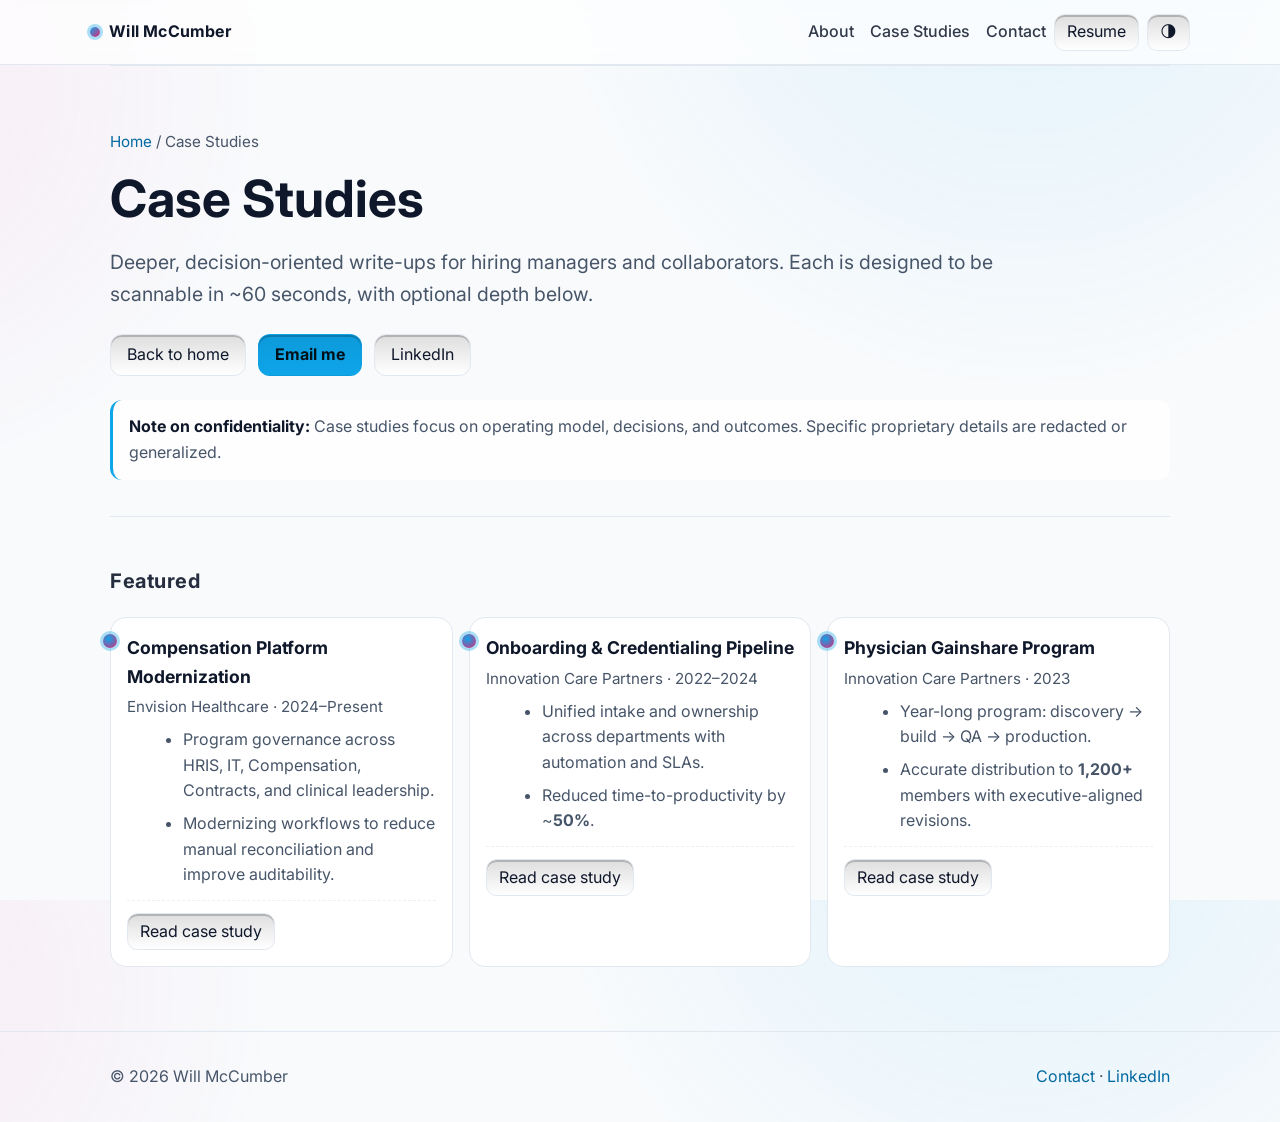
==== case-studies/index.html @ 5792f3db "Add files via upload" ====
<!DOCTYPE html>
<html lang="en">
<head>
  <meta charset="utf-8" />
  <meta name="viewport" content="width=device-width, initial-scale=1" />
  <title>Case Studies — Will McCumber</title>
  <meta name="description" content="Decision-oriented case studies from programs spanning healthcare operations, compensation systems, and enterprise transformation." />
  <meta name="author" content="Will McCumber" />
  <meta name="theme-color" content="#0f172a" />
  <meta name="robots" content="index,follow" />
  <link rel="canonical" href="https://www.willmccumber.com/case-studies/" />

  <!-- Icons -->
  <link rel="icon" href="../assets/favicon.ico" sizes="any">
  <link rel="icon" href="../assets/icon.svg" type="image/svg+xml">
  <link rel="apple-touch-icon" href="../assets/apple-touch-icon.png">

  <!-- Open Graph -->
  <meta property="og:title" content="Case Studies — Will McCumber" />
  <meta property="og:description" content="Decision-oriented case studies from programs spanning healthcare operations, compensation systems, and enterprise transformation." />
  <meta property="og:type" content="website" />
  <meta property="og:image" content="https://www.willmccumber.com/assets/headshot.jpg" />
  <meta property="og:url" content="https://www.willmccumber.com/case-studies/" />

  <!-- Twitter Card -->
  <meta name="twitter:card" content="summary_large_image" />
  <meta name="twitter:title" content="Case Studies — Will McCumber" />
  <meta name="twitter:description" content="Decision-oriented case studies from programs spanning healthcare operations, compensation systems, and enterprise transformation." />
  <meta name="twitter:image" content="https://www.willmccumber.com/assets/headshot.jpg" />

  <!-- Analytics -->
  <script src="https://cdn.counter.dev/script.js" data-id="87e6ac7b-272c-470d-b0e3-2a1204f4a0e0" data-utcoffset="-7" defer></script>

  <!-- Fonts -->
  <link rel="preconnect" href="https://fonts.gstatic.com" crossorigin>
  <link href="https://fonts.googleapis.com/css2?family=Inter:wght@300;400;500;600;700;800&display=swap" rel="stylesheet">

  <style>
    :root {
      --bg: #0b1220;          /* slate-950 */
      --panel: #0f172a;       /* slate-900 */
      --muted: #94a3b8;       /* slate-400 */
      --text: #e2e8f0;        /* slate-200 */
      --accent: #38bdf8;      /* sky-400 */
      --accent-2: #f472b6;    /* pink-400 */
      --ring: rgba(56, 189, 248, .35);
      --card: #111827;
      --border: #1f2937;
      --link: #7dd3fc;
      --shadow: 0 10px 30px rgba(0,0,0,.35);
    }
    :root.light {
      --bg: #f8fafc;          /* slate-50 */
      --panel: #ffffff;        /* white */
      --muted: #475569;        /* slate-600 */
      --text: #0f172a;         /* slate-900 */
      --accent: #0ea5e9;       /* sky-500 */
      --accent-2: #db2777;     /* pink-600 */
      --ring: rgba(14,165,233,.35);
      --card: #ffffff;
      --border: #e2e8f0;
      --link: #0369a1;         /* sky-800 */
      --shadow: 0 12px 26px rgba(15, 23, 42, .12);
    }

    * { box-sizing: border-box; }
    html, body { height: 100%; }
    body {
      margin: 0;
      font-family: Inter, system-ui, -apple-system, Segoe UI, Roboto, Helvetica, Arial, "Apple Color Emoji", "Segoe UI Emoji";
      color: var(--text);
      background: radial-gradient(1200px 1200px at 80% -10%, rgba(56,189,248,.12), transparent 40%),
                  radial-gradient(1000px 1000px at -10% 10%, rgba(244,114,182,.10), transparent 40%),
                  var(--bg);
      line-height: 1.6;
      scroll-behavior: smooth;
    }

    /* Accessible helpers */
    .visually-hidden {
      position: absolute !important;
      width: 1px; height: 1px;
      padding: 0; margin: -1px;
      overflow: hidden;
      clip: rect(0,0,0,0);
      white-space: nowrap;
      border: 0;
    }
    .skip-link {
      position: absolute;
      left: 1rem; top: 1rem;
      transform: translateY(-200%);
      padding: .55rem .8rem;
      border-radius: .75rem;
      border: 1px solid var(--border);
      background: var(--panel);
      color: var(--text);
      text-decoration: none;
      box-shadow: var(--shadow);
      z-index: 999;
    }
    .skip-link:focus { transform: translateY(0); outline: none; box-shadow: 0 0 0 4px var(--ring), var(--shadow); }

    /* Layout */
    .container { max-width: 1100px; margin: 0 auto; padding: 0 1.25rem; }
    header {
      position: sticky; top: 0; z-index: 50;
      backdrop-filter: blur(10px);
      background: color-mix(in oklab, var(--panel), transparent 30%);
      border-bottom: 1px solid var(--border);
    }
    .nav { display: flex; align-items: center; justify-content: space-between; padding: .85rem 0; gap: .75rem; }
    .brand { display: flex; align-items: center; gap: .6rem; font-weight: 700; letter-spacing: .2px; text-decoration: none; color: var(--text); }
    .brand .dot { width: .6rem; height: .6rem; border-radius: 999px; background: linear-gradient(135deg, var(--accent), var(--accent-2)); box-shadow: 0 0 0 3px var(--ring); }

    .nav-right { display:flex; align-items:center; gap: .5rem; }
    nav { display:flex; align-items:center; }
    nav a { color: var(--text); text-decoration: none; opacity: .85; font-weight: 500; margin-left: 1rem; }
    nav a:hover { opacity: 1; color: var(--accent); }

    .btn {
      display: inline-flex; align-items: center; gap: .5rem;
      padding: .7rem 1rem; border-radius: .75rem;
      border: 1px solid var(--border);
      background: linear-gradient(180deg, color-mix(in oklab, var(--panel), #000 10%), var(--panel));
      color: var(--text);
      text-decoration: none;
      box-shadow: 0 2px 0 0 rgba(0,0,0,.2) inset;
      cursor: pointer;
      font: inherit;
      font-size: 1rem;
      line-height: 1.1;
      white-space: nowrap;
    }
    .btn:hover { border-color: color-mix(in oklab, var(--accent), var(--border) 70%); box-shadow: 0 0 0 3px var(--ring); }
    .btn.primary { background: linear-gradient(180deg, color-mix(in oklab, var(--accent), #000 5%), var(--accent)); color: #001018; border-color: transparent; font-weight: 700; }
    .btn.primary:hover { box-shadow: 0 0 0 4px var(--ring); }
    .btn.small { padding: .55rem .75rem; border-radius: .65rem; }

    button.btn { -webkit-appearance: none; appearance: none; }
    button.btn::-moz-focus-inner { border: 0; padding: 0; }

    .nav-toggle { display:none; }
    .nav-links { display:flex; align-items:center; }

    /* Hero */
    .hero { padding: 5rem 0 3rem; }
    .hero-grid { display: grid; grid-template-columns: 1.2fr .8fr; gap: 2rem; align-items: center; }
    .eyebrow { display: inline-flex; align-items: center; gap: .5rem; padding: .3rem .6rem; border-radius: 999px; border: 1px solid var(--border); background: color-mix(in oklab, var(--panel), transparent 25%); color: var(--muted); font-size: .875rem; }
    .eyebrow svg { width: 16px; height: 16px; }
    h1 { font-size: clamp(2rem, 2.6rem + 1vw, 3.2rem); line-height: 1.15; margin: 1rem 0 .75rem; }
    .lead { font-size: clamp(1rem, .9rem + .4vw, 1.25rem); color: var(--muted); max-width: 75ch; }
    .cta { display: flex; gap: .75rem; margin-top: 1.5rem; flex-wrap: wrap; }

    /* Headshot */
    .avatar-wrap { display:flex; justify-content:center; }
    .avatar {
      width: 220px; height: 220px; object-fit: cover; border-radius: 999px;
      border: 2px solid var(--border);
      box-shadow: var(--shadow), 0 0 0 6px var(--ring);
      background: #0b1220;
    }

    /* Highlights */
    .highlights { display: grid; grid-template-columns: repeat(4,1fr); gap: 1rem; margin: 2.5rem 0 3rem; }
    .stat { border: 1px solid var(--border); background: color-mix(in oklab, var(--panel), transparent 20%); border-radius: 1rem; padding: 1rem; }
    .stat h3 { margin: 0; font-size: 1.5rem; }
    .stat p { margin: .35rem 0 0; color: var(--muted); font-size: .95rem; }

    /* Sections */
    section { padding: 3rem 0; border-top: 1px solid var(--border); }
    .section-title { font-size: 1.25rem; letter-spacing: .5px; opacity: .9; margin-bottom: 1.25rem; }

    /* Experience timeline */
    .timeline { position: relative; padding-left: 1.25rem; }
    .timeline:before { content: ""; position: absolute; left: 6px; top: 0; bottom: 0; width: 2px; background: linear-gradient(var(--accent), var(--accent-2)); opacity: .6; }
    .role { position: relative; border: 1px solid var(--border); background: var(--card); border-radius: 1rem; padding: 1rem; margin-bottom: 1rem; }
    .role:before { content: ""; position: absolute; left: -8px; top: 1rem; width: 14px; height: 14px; border-radius: 999px; background: radial-gradient(circle at 40% 35%, var(--accent), var(--accent-2)); box-shadow: 0 0 0 3px var(--ring); }
    .role h3 { margin: 0 0 .25rem; font-size: 1.1rem; }
    .role .meta { color: var(--muted); font-size: .95rem; margin-bottom: .5rem; }
    .role ul { margin: .5rem 0 0 1rem; }
    .role li { margin: .35rem 0; }
    .role .kicker { margin-top: .75rem; padding-top: .75rem; border-top: 1px dashed color-mix(in oklab, var(--border), transparent 35%); }

    /* Cards grid */
    .grid { display: grid; grid-template-columns: repeat(12, 1fr); gap: 1rem; }
    .col-6 { grid-column: span 6; }
    .col-4 { grid-column: span 4; }
    .col-8 { grid-column: span 8; }
    .col-12 { grid-column: span 12; }

    /* Skill chips */
    .chips { display: flex; gap: .5rem; flex-wrap: wrap; }

    .chip { border: 1px solid var(--border); background: color-mix(in oklab, var(--panel), transparent 20%); padding: .4rem .6rem; border-radius: .6rem; font-size: .9rem; }
    a.link { color: var(--link); text-decoration: none; }
    a.link:hover { text-decoration: underline; }

    /* Details (mini case studies) */
    details { margin-top: .75rem; border-top: 1px dashed color-mix(in oklab, var(--border), transparent 35%); padding-top: .75rem; }
    summary {
      cursor: pointer;
      list-style: none;
      font-weight: 650;
      color: var(--link);
      display: inline-flex;
      align-items: center;
      gap: .5rem;
    }
    summary::-webkit-details-marker { display:none; }
    summary:after { content: "▾"; opacity: .75; }
    details[open] summary:after { content: "▴"; }
    details p, details ul { margin-top: .6rem; }
    .case-list { margin: .65rem 0 0 1.1rem; }
    .case-list li { margin: .45rem 0; }

    /* Footer */
    footer { border-top: 1px solid var(--border); padding: 2rem 0; color: var(--muted); }

    /* Utilities */
    .muted { color: var(--muted); }
    .kbd { font-family: ui-monospace, SFMono-Regular, Menlo, Monaco, Consolas, "Liberation Mono", "Courier New", monospace; background: color-mix(in oklab, var(--panel), transparent 30%); padding: .1rem .35rem; border-radius: .35rem; border: 1px solid var(--border); }

    /* Responsive */
    @media (max-width: 900px) {
      .highlights { grid-template-columns: repeat(2, 1fr); }
      .hero-grid { grid-template-columns: 1fr; text-align: left; }
      .avatar { width: 160px; height: 160px; }
      .col-6, .col-4, .col-8 { grid-column: span 12; }

      .nav-toggle { display:inline-flex; }
      .nav-links {
        position: absolute;
        left: 0; right: 0;
        top: 100%;
        display: none;
        flex-direction: column;
        align-items: flex-start;
        padding: 1rem 1.25rem 1.1rem;
        background: color-mix(in oklab, var(--panel), transparent 8%);
        border-bottom: 1px solid var(--border);
        backdrop-filter: blur(10px);
      }
      header.nav-open .nav-links { display:flex; }
      nav { width: 100%; flex-direction: column; align-items:flex-start; }
      nav a { margin: .35rem 0 0; padding: .35rem .25rem; width: 100%; border-radius: .6rem; }
      nav a:hover { background: color-mix(in oklab, var(--panel), transparent 15%); }
    }

    /* Print-friendly (1–2 pages) */
    @media (print) {
      header, .cta, .highlights, .chips, .theme-toggle, .nav-toggle, .avatar-wrap { display: none !important; }
      body { background: white; color: black; }
      section { break-inside: avoid; }
    }
  

    /* Case study pages */
    .page-hero { padding: 4rem 0 2.25rem; }
    .page-hero h1 { margin: .9rem 0 .75rem; }
    .breadcrumbs { color: var(--muted); font-size: .95rem; }
    .breadcrumbs a { color: var(--link); text-decoration: none; }
    .breadcrumbs a:hover { text-decoration: underline; }
    .toc {
      position: sticky;
      top: 5rem;
      border: 1px solid var(--border);
      background: color-mix(in oklab, var(--panel), transparent 20%);
      border-radius: 1rem;
      padding: 1rem;
    }
    .toc a { display:block; color: var(--text); text-decoration:none; opacity:.9; margin:.35rem 0; }
    .toc a:hover { color: var(--accent); opacity: 1; }
    .facts { display:grid; grid-template-columns: repeat(3, 1fr); gap: 1rem; margin-top: 1.25rem; }
    .fact { border: 1px solid var(--border); border-radius: 1rem; padding: 1rem; background: var(--card); }
    .fact .label { color: var(--muted); font-size: .85rem; text-transform: uppercase; letter-spacing: .06em; }
    .fact .value { margin-top: .4rem; font-weight: 650; }
    .callout { border-left: 3px solid var(--accent); padding: .9rem 1rem; border-radius: .75rem; background: color-mix(in oklab, var(--panel), transparent 20%); }
    .snapshots { display:grid; grid-template-columns: repeat(12, 1fr); gap: 1rem; }
    .snapshot { grid-column: span 6; border: 1px solid var(--border); border-radius: 1rem; padding: 1rem; background: var(--card); }
    .snapshot h3 { margin: 0 0 .35rem; font-size: 1.05rem; }
    .snapshot p { margin: .35rem 0 0; color: var(--muted); }
    @media (max-width: 900px) {
      .facts { grid-template-columns: 1fr; }
      .toc { position: relative; top: auto; }
      .snapshot { grid-column: span 12; }
    }

  </style>
</head>
<body>
  <a href="#main" class="skip-link">Skip to content</a>

  <header id="siteHeader">
    <div class="container nav">
      <a class="brand" href="../index.html">
        <span class="dot" aria-hidden="true"></span>
        <span>Will McCumber</span>
      </a>

      <div class="nav-right">
        <button class="btn small nav-toggle" id="navToggle" aria-label="Open menu" aria-expanded="false" aria-controls="primaryNav">☰</button>

        <div class="nav-links" id="primaryNav">
          <nav aria-label="Primary">
            <a href="../index.html#about">About</a>
            <a href="index.html">Case Studies</a>
            <a href="../index.html#contact">Contact</a>
          </nav>
        </div>

        <a class="btn small" href="../assets/Will_McCumber_Resume.pdf" target="_blank" rel="noopener">Resume</a>
        <button class="btn small theme-toggle" id="themeToggle" aria-label="Toggle theme">🌗</button>
      </div>
    </div>
  </header>

  <main id="main" class="container">

    <section class="page-hero">
      <div class="breadcrumbs"><a href="../index.html">Home</a> / Case Studies</div>
      <h1>Case Studies</h1>
      <p class="lead">
        Deeper, decision-oriented write-ups for hiring managers and collaborators. Each is designed to be scannable in ~60 seconds, with optional depth below.
      </p>
      <div class="cta">
        <a class="btn" href="../index.html">Back to home</a>
        <a class="btn primary" data-mailto href="#">Email me</a>
        <a class="btn" href="https://www.linkedin.com/in/will-mccumber/" target="_blank" rel="noopener">LinkedIn</a>
      </div>

      <div class="callout" style="margin-top:1.5rem;">
        <strong>Note on confidentiality:</strong>
        <span class="muted"> Case studies focus on operating model, decisions, and outcomes. Specific proprietary details are redacted or generalized.</span>
      </div>
    </section>

    <section aria-labelledby="cs-list-title" style="padding-top:2rem;">
      <h2 class="section-title" id="cs-list-title">Featured</h2>

      <div class="grid">
        <article class="role col-4">
          <h3>Compensation Platform Modernization</h3>
          <div class="meta">Envision Healthcare · 2024–Present</div>
          <ul class="case-list muted" style="margin-top:.35rem;">
            <li>Program governance across HRIS, IT, Compensation, Contracts, and clinical leadership.</li>
            <li>Modernizing workflows to reduce manual reconciliation and improve auditability.</li>
          </ul>
          <div class="kicker">
            <a class="btn small" href="envision-compensation-modernization.html">Read case study</a>
          </div>
        </article>

        <article class="role col-4">
          <h3>Onboarding &amp; Credentialing Pipeline</h3>
          <div class="meta">Innovation Care Partners · 2022–2024</div>
          <ul class="case-list muted" style="margin-top:.35rem;">
            <li>Unified intake and ownership across departments with automation and SLAs.</li>
            <li>Reduced time-to-productivity by ~<strong>50%</strong>.</li>
          </ul>
          <div class="kicker">
            <a class="btn small" href="onboarding-credentialing-pipeline.html">Read case study</a>
          </div>
        </article>

        <article class="role col-4">
          <h3>Physician Gainshare Program</h3>
          <div class="meta">Innovation Care Partners · 2023</div>
          <ul class="case-list muted" style="margin-top:.35rem;">
            <li>Year-long program: discovery → build → QA → production.</li>
            <li>Accurate distribution to <strong>1,200+</strong> members with executive-aligned revisions.</li>
          </ul>
          <div class="kicker">
            <a class="btn small" href="physician-gainshare-program.html">Read case study</a>
          </div>
        </article>
      </div>
    </section>

  </main>

  <footer>
    <div class="container">
      <div style="display:flex;justify-content:space-between;align-items:center;gap:1rem;flex-wrap:wrap;">
        <span>© <span id="y"></span> Will McCumber</span>
        <span class="muted">
          <a class="link" href="../#contact">Contact</a> ·
          <a class="link" href="https://www.linkedin.com/in/will-mccumber/" target="_blank" rel="noopener">LinkedIn</a>
        </span>
      </div>
    </div>
  </footer>


  <script>
    // -----------------------------
    // Config
    // -----------------------------
    const CONTACT = {
      email: "hello@willmccumber.com",
      calendly: ""
    };

    const $ = (id) => document.getElementById(id);
    $("y").textContent = new Date().getFullYear();

    // Theme
    const root = document.documentElement;
    const toggle = $("themeToggle");
    const stored = localStorage.getItem("theme");
    const prefersLight = window.matchMedia && window.matchMedia("(prefers-color-scheme: light)").matches;
    if (stored === "light" || (!stored && prefersLight)) root.classList.add("light");

    toggle.addEventListener("click", () => {
      root.classList.toggle("light");
      localStorage.setItem("theme", root.classList.contains("light") ? "light" : "dark");
    });

    // Mobile nav
    const header = $("siteHeader");
    const navToggle = $("navToggle");
    const nav = $("primaryNav");

    function setNav(open) {
      header.classList.toggle("nav-open", open);
      navToggle.setAttribute("aria-expanded", String(open));
      navToggle.textContent = open ? "✕" : "☰";
    }

    navToggle.addEventListener("click", () => setNav(!header.classList.contains("nav-open")));
    nav.addEventListener("click", (e) => {
      const target = e.target;
      if (target && target.tagName === "A" && header.classList.contains("nav-open")) setNav(false);
    });
    document.addEventListener("keydown", (e) => {
      if (e.key === "Escape" && header.classList.contains("nav-open")) setNav(false);
    });

    // Wire up mailto buttons (avoid printing the email in-page)
    document.querySelectorAll("[data-mailto]").forEach((el) => {
      const email = (CONTACT.email || "").trim();
      if (!email) return;
      el.setAttribute("href", `mailto:${email}`);
    });
  </script>


  <script type="application/ld+json">
{
  "@context": "https://schema.org",
  "@type": "CollectionPage",
  "name": "Will McCumber \u2014 Case Studies",
  "url": "https://www.willmccumber.com/case-studies/",
  "about": "Program and project management case studies",
  "author": {
    "@type": "Person",
    "name": "Will McCumber"
  }
}
  </script>


</body>
</html>
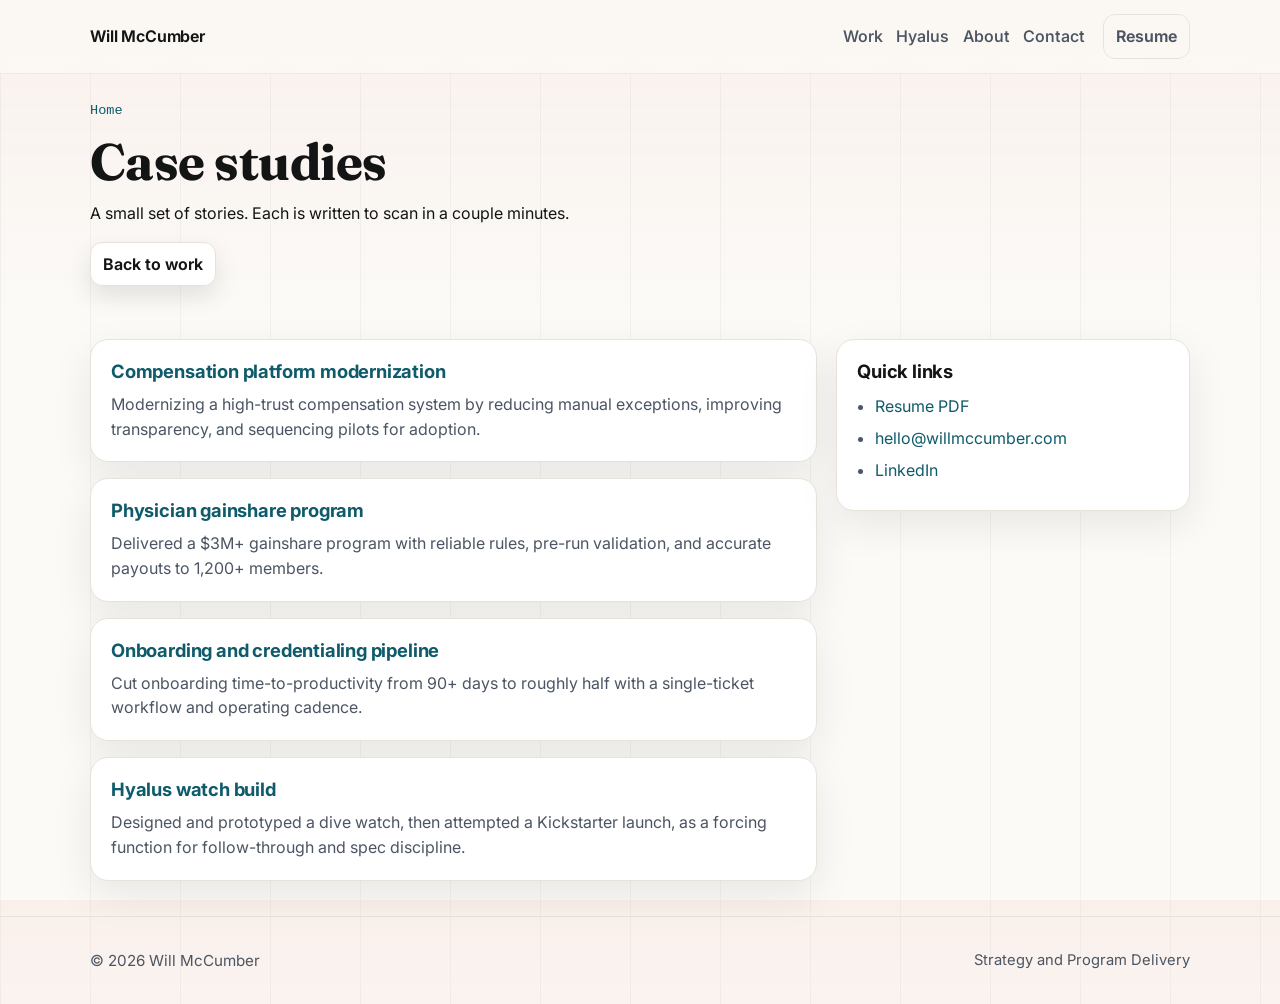
==== commit 40cdb0ca: "Add files via upload" ====
--- a/case-studies/index.html
+++ b/case-studies/index.html
@@ -3,11 +3,11 @@
 <head>
   <meta charset="utf-8" />
   <meta name="viewport" content="width=device-width, initial-scale=1" />
-  <title>Case Studies — Will McCumber</title>
-  <meta name="description" content="Decision-oriented case studies from programs spanning healthcare operations, compensation systems, and enterprise transformation." />
+  <title>Case studies | Will McCumber</title>
+  <meta name="description" content="Decision-oriented case studies from enterprise transformation work and a personal Hyalus build." />
   <meta name="author" content="Will McCumber" />
-  <meta name="theme-color" content="#0f172a" />
   <meta name="robots" content="index,follow" />
+  <meta name="theme-color" content="#fbfaf7" />
   <link rel="canonical" href="https://www.willmccumber.com/case-studies/" />
 
   <!-- Icons -->
@@ -16,16 +16,16 @@
   <link rel="apple-touch-icon" href="../assets/apple-touch-icon.png">
 
   <!-- Open Graph -->
-  <meta property="og:title" content="Case Studies — Will McCumber" />
-  <meta property="og:description" content="Decision-oriented case studies from programs spanning healthcare operations, compensation systems, and enterprise transformation." />
+  <meta property="og:title" content="Case studies | Will McCumber" />
+  <meta property="og:description" content="Decision-oriented case studies from enterprise transformation work and a personal Hyalus build." />
   <meta property="og:type" content="website" />
   <meta property="og:image" content="https://www.willmccumber.com/assets/headshot.jpg" />
   <meta property="og:url" content="https://www.willmccumber.com/case-studies/" />
 
   <!-- Twitter Card -->
   <meta name="twitter:card" content="summary_large_image" />
-  <meta name="twitter:title" content="Case Studies — Will McCumber" />
-  <meta name="twitter:description" content="Decision-oriented case studies from programs spanning healthcare operations, compensation systems, and enterprise transformation." />
+  <meta name="twitter:title" content="Case studies | Will McCumber" />
+  <meta name="twitter:description" content="Decision-oriented case studies from enterprise transformation work and a personal Hyalus build." />
   <meta name="twitter:image" content="https://www.willmccumber.com/assets/headshot.jpg" />
 
   <!-- Analytics -->
@@ -33,432 +33,89 @@
 
   <!-- Fonts -->
   <link rel="preconnect" href="https://fonts.gstatic.com" crossorigin>
-  <link href="https://fonts.googleapis.com/css2?family=Inter:wght@300;400;500;600;700;800&display=swap" rel="stylesheet">
+  <link href="https://fonts.googleapis.com/css2?family=Inter:wght@350;400;500;600;700;800&family=Fraunces:opsz,wght@9..144,500;9..144,650;9..144,750&display=swap" rel="stylesheet">
 
-  <style>
-    :root {
-      --bg: #0b1220;          /* slate-950 */
-      --panel: #0f172a;       /* slate-900 */
-      --muted: #94a3b8;       /* slate-400 */
-      --text: #e2e8f0;        /* slate-200 */
-      --accent: #38bdf8;      /* sky-400 */
-      --accent-2: #f472b6;    /* pink-400 */
-      --ring: rgba(56, 189, 248, .35);
-      --card: #111827;
-      --border: #1f2937;
-      --link: #7dd3fc;
-      --shadow: 0 10px 30px rgba(0,0,0,.35);
-    }
-    :root.light {
-      --bg: #f8fafc;          /* slate-50 */
-      --panel: #ffffff;        /* white */
-      --muted: #475569;        /* slate-600 */
-      --text: #0f172a;         /* slate-900 */
-      --accent: #0ea5e9;       /* sky-500 */
-      --accent-2: #db2777;     /* pink-600 */
-      --ring: rgba(14,165,233,.35);
-      --card: #ffffff;
-      --border: #e2e8f0;
-      --link: #0369a1;         /* sky-800 */
-      --shadow: 0 12px 26px rgba(15, 23, 42, .12);
-    }
-
-    * { box-sizing: border-box; }
-    html, body { height: 100%; }
-    body {
-      margin: 0;
-      font-family: Inter, system-ui, -apple-system, Segoe UI, Roboto, Helvetica, Arial, "Apple Color Emoji", "Segoe UI Emoji";
-      color: var(--text);
-      background: radial-gradient(1200px 1200px at 80% -10%, rgba(56,189,248,.12), transparent 40%),
-                  radial-gradient(1000px 1000px at -10% 10%, rgba(244,114,182,.10), transparent 40%),
-                  var(--bg);
-      line-height: 1.6;
-      scroll-behavior: smooth;
-    }
-
-    /* Accessible helpers */
-    .visually-hidden {
-      position: absolute !important;
-      width: 1px; height: 1px;
-      padding: 0; margin: -1px;
-      overflow: hidden;
-      clip: rect(0,0,0,0);
-      white-space: nowrap;
-      border: 0;
-    }
-    .skip-link {
-      position: absolute;
-      left: 1rem; top: 1rem;
-      transform: translateY(-200%);
-      padding: .55rem .8rem;
-      border-radius: .75rem;
-      border: 1px solid var(--border);
-      background: var(--panel);
-      color: var(--text);
-      text-decoration: none;
-      box-shadow: var(--shadow);
-      z-index: 999;
-    }
-    .skip-link:focus { transform: translateY(0); outline: none; box-shadow: 0 0 0 4px var(--ring), var(--shadow); }
-
-    /* Layout */
-    .container { max-width: 1100px; margin: 0 auto; padding: 0 1.25rem; }
-    header {
-      position: sticky; top: 0; z-index: 50;
-      backdrop-filter: blur(10px);
-      background: color-mix(in oklab, var(--panel), transparent 30%);
-      border-bottom: 1px solid var(--border);
-    }
-    .nav { display: flex; align-items: center; justify-content: space-between; padding: .85rem 0; gap: .75rem; }
-    .brand { display: flex; align-items: center; gap: .6rem; font-weight: 700; letter-spacing: .2px; text-decoration: none; color: var(--text); }
-    .brand .dot { width: .6rem; height: .6rem; border-radius: 999px; background: linear-gradient(135deg, var(--accent), var(--accent-2)); box-shadow: 0 0 0 3px var(--ring); }
-
-    .nav-right { display:flex; align-items:center; gap: .5rem; }
-    nav { display:flex; align-items:center; }
-    nav a { color: var(--text); text-decoration: none; opacity: .85; font-weight: 500; margin-left: 1rem; }
-    nav a:hover { opacity: 1; color: var(--accent); }
-
-    .btn {
-      display: inline-flex; align-items: center; gap: .5rem;
-      padding: .7rem 1rem; border-radius: .75rem;
-      border: 1px solid var(--border);
-      background: linear-gradient(180deg, color-mix(in oklab, var(--panel), #000 10%), var(--panel));
-      color: var(--text);
-      text-decoration: none;
-      box-shadow: 0 2px 0 0 rgba(0,0,0,.2) inset;
-      cursor: pointer;
-      font: inherit;
-      font-size: 1rem;
-      line-height: 1.1;
-      white-space: nowrap;
-    }
-    .btn:hover { border-color: color-mix(in oklab, var(--accent), var(--border) 70%); box-shadow: 0 0 0 3px var(--ring); }
-    .btn.primary { background: linear-gradient(180deg, color-mix(in oklab, var(--accent), #000 5%), var(--accent)); color: #001018; border-color: transparent; font-weight: 700; }
-    .btn.primary:hover { box-shadow: 0 0 0 4px var(--ring); }
-    .btn.small { padding: .55rem .75rem; border-radius: .65rem; }
-
-    button.btn { -webkit-appearance: none; appearance: none; }
-    button.btn::-moz-focus-inner { border: 0; padding: 0; }
-
-    .nav-toggle { display:none; }
-    .nav-links { display:flex; align-items:center; }
-
-    /* Hero */
-    .hero { padding: 5rem 0 3rem; }
-    .hero-grid { display: grid; grid-template-columns: 1.2fr .8fr; gap: 2rem; align-items: center; }
-    .eyebrow { display: inline-flex; align-items: center; gap: .5rem; padding: .3rem .6rem; border-radius: 999px; border: 1px solid var(--border); background: color-mix(in oklab, var(--panel), transparent 25%); color: var(--muted); font-size: .875rem; }
-    .eyebrow svg { width: 16px; height: 16px; }
-    h1 { font-size: clamp(2rem, 2.6rem + 1vw, 3.2rem); line-height: 1.15; margin: 1rem 0 .75rem; }
-    .lead { font-size: clamp(1rem, .9rem + .4vw, 1.25rem); color: var(--muted); max-width: 75ch; }
-    .cta { display: flex; gap: .75rem; margin-top: 1.5rem; flex-wrap: wrap; }
-
-    /* Headshot */
-    .avatar-wrap { display:flex; justify-content:center; }
-    .avatar {
-      width: 220px; height: 220px; object-fit: cover; border-radius: 999px;
-      border: 2px solid var(--border);
-      box-shadow: var(--shadow), 0 0 0 6px var(--ring);
-      background: #0b1220;
-    }
-
-    /* Highlights */
-    .highlights { display: grid; grid-template-columns: repeat(4,1fr); gap: 1rem; margin: 2.5rem 0 3rem; }
-    .stat { border: 1px solid var(--border); background: color-mix(in oklab, var(--panel), transparent 20%); border-radius: 1rem; padding: 1rem; }
-    .stat h3 { margin: 0; font-size: 1.5rem; }
-    .stat p { margin: .35rem 0 0; color: var(--muted); font-size: .95rem; }
-
-    /* Sections */
-    section { padding: 3rem 0; border-top: 1px solid var(--border); }
-    .section-title { font-size: 1.25rem; letter-spacing: .5px; opacity: .9; margin-bottom: 1.25rem; }
-
-    /* Experience timeline */
-    .timeline { position: relative; padding-left: 1.25rem; }
-    .timeline:before { content: ""; position: absolute; left: 6px; top: 0; bottom: 0; width: 2px; background: linear-gradient(var(--accent), var(--accent-2)); opacity: .6; }
-    .role { position: relative; border: 1px solid var(--border); background: var(--card); border-radius: 1rem; padding: 1rem; margin-bottom: 1rem; }
-    .role:before { content: ""; position: absolute; left: -8px; top: 1rem; width: 14px; height: 14px; border-radius: 999px; background: radial-gradient(circle at 40% 35%, var(--accent), var(--accent-2)); box-shadow: 0 0 0 3px var(--ring); }
-    .role h3 { margin: 0 0 .25rem; font-size: 1.1rem; }
-    .role .meta { color: var(--muted); font-size: .95rem; margin-bottom: .5rem; }
-    .role ul { margin: .5rem 0 0 1rem; }
-    .role li { margin: .35rem 0; }
-    .role .kicker { margin-top: .75rem; padding-top: .75rem; border-top: 1px dashed color-mix(in oklab, var(--border), transparent 35%); }
-
-    /* Cards grid */
-    .grid { display: grid; grid-template-columns: repeat(12, 1fr); gap: 1rem; }
-    .col-6 { grid-column: span 6; }
-    .col-4 { grid-column: span 4; }
-    .col-8 { grid-column: span 8; }
-    .col-12 { grid-column: span 12; }
-
-    /* Skill chips */
-    .chips { display: flex; gap: .5rem; flex-wrap: wrap; }
-
-    .chip { border: 1px solid var(--border); background: color-mix(in oklab, var(--panel), transparent 20%); padding: .4rem .6rem; border-radius: .6rem; font-size: .9rem; }
-    a.link { color: var(--link); text-decoration: none; }
-    a.link:hover { text-decoration: underline; }
-
-    /* Details (mini case studies) */
-    details { margin-top: .75rem; border-top: 1px dashed color-mix(in oklab, var(--border), transparent 35%); padding-top: .75rem; }
-    summary {
-      cursor: pointer;
-      list-style: none;
-      font-weight: 650;
-      color: var(--link);
-      display: inline-flex;
-      align-items: center;
-      gap: .5rem;
-    }
-    summary::-webkit-details-marker { display:none; }
-    summary:after { content: "▾"; opacity: .75; }
-    details[open] summary:after { content: "▴"; }
-    details p, details ul { margin-top: .6rem; }
-    .case-list { margin: .65rem 0 0 1.1rem; }
-    .case-list li { margin: .45rem 0; }
-
-    /* Footer */
-    footer { border-top: 1px solid var(--border); padding: 2rem 0; color: var(--muted); }
-
-    /* Utilities */
-    .muted { color: var(--muted); }
-    .kbd { font-family: ui-monospace, SFMono-Regular, Menlo, Monaco, Consolas, "Liberation Mono", "Courier New", monospace; background: color-mix(in oklab, var(--panel), transparent 30%); padding: .1rem .35rem; border-radius: .35rem; border: 1px solid var(--border); }
-
-    /* Responsive */
-    @media (max-width: 900px) {
-      .highlights { grid-template-columns: repeat(2, 1fr); }
-      .hero-grid { grid-template-columns: 1fr; text-align: left; }
-      .avatar { width: 160px; height: 160px; }
-      .col-6, .col-4, .col-8 { grid-column: span 12; }
-
-      .nav-toggle { display:inline-flex; }
-      .nav-links {
-        position: absolute;
-        left: 0; right: 0;
-        top: 100%;
-        display: none;
-        flex-direction: column;
-        align-items: flex-start;
-        padding: 1rem 1.25rem 1.1rem;
-        background: color-mix(in oklab, var(--panel), transparent 8%);
-        border-bottom: 1px solid var(--border);
-        backdrop-filter: blur(10px);
-      }
-      header.nav-open .nav-links { display:flex; }
-      nav { width: 100%; flex-direction: column; align-items:flex-start; }
-      nav a { margin: .35rem 0 0; padding: .35rem .25rem; width: 100%; border-radius: .6rem; }
-      nav a:hover { background: color-mix(in oklab, var(--panel), transparent 15%); }
-    }
-
-    /* Print-friendly (1–2 pages) */
-    @media (print) {
-      header, .cta, .highlights, .chips, .theme-toggle, .nav-toggle, .avatar-wrap { display: none !important; }
-      body { background: white; color: black; }
-      section { break-inside: avoid; }
-    }
-  
-
-    /* Case study pages */
-    .page-hero { padding: 4rem 0 2.25rem; }
-    .page-hero h1 { margin: .9rem 0 .75rem; }
-    .breadcrumbs { color: var(--muted); font-size: .95rem; }
-    .breadcrumbs a { color: var(--link); text-decoration: none; }
-    .breadcrumbs a:hover { text-decoration: underline; }
-    .toc {
-      position: sticky;
-      top: 5rem;
-      border: 1px solid var(--border);
-      background: color-mix(in oklab, var(--panel), transparent 20%);
-      border-radius: 1rem;
-      padding: 1rem;
-    }
-    .toc a { display:block; color: var(--text); text-decoration:none; opacity:.9; margin:.35rem 0; }
-    .toc a:hover { color: var(--accent); opacity: 1; }
-    .facts { display:grid; grid-template-columns: repeat(3, 1fr); gap: 1rem; margin-top: 1.25rem; }
-    .fact { border: 1px solid var(--border); border-radius: 1rem; padding: 1rem; background: var(--card); }
-    .fact .label { color: var(--muted); font-size: .85rem; text-transform: uppercase; letter-spacing: .06em; }
-    .fact .value { margin-top: .4rem; font-weight: 650; }
-    .callout { border-left: 3px solid var(--accent); padding: .9rem 1rem; border-radius: .75rem; background: color-mix(in oklab, var(--panel), transparent 20%); }
-    .snapshots { display:grid; grid-template-columns: repeat(12, 1fr); gap: 1rem; }
-    .snapshot { grid-column: span 6; border: 1px solid var(--border); border-radius: 1rem; padding: 1rem; background: var(--card); }
-    .snapshot h3 { margin: 0 0 .35rem; font-size: 1.05rem; }
-    .snapshot p { margin: .35rem 0 0; color: var(--muted); }
-    @media (max-width: 900px) {
-      .facts { grid-template-columns: 1fr; }
-      .toc { position: relative; top: auto; }
-      .snapshot { grid-column: span 12; }
-    }
-
-  </style>
+  <link rel="stylesheet" href="../assets/site.css" />
 </head>
 <body>
-  <a href="#main" class="skip-link">Skip to content</a>
+<a class="skip-link" href="#main">Skip to content</a>
+<header id="siteHeader" class="header">
+  <div class="container header-inner">
+    <a class="brand" href="../index.html" aria-label="Home">
+      <span class="brand-text">Will McCumber</span>
+    </a>
 
-  <header id="siteHeader">
-    <div class="container nav">
-      <a class="brand" href="../index.html">
-        <span class="dot" aria-hidden="true"></span>
-        <span>Will McCumber</span>
-      </a>
+    <div class="nav-links" id="navLinks">
+      <nav class="nav" aria-label="Primary">
+        <a href="../index.html#work">Work</a>
+        <a href="../index.html#hyalus">Hyalus</a>
+        <a href="../index.html#about">About</a>
+        <a href="../index.html#contact">Contact</a>
+        <a class="btn small ghost" href="../assets/Will_McCumber_Resume.pdf" target="_blank" rel="noopener">Resume</a>
+      </nav>
+    </div>
 
-      <div class="nav-right">
-        <button class="btn small nav-toggle" id="navToggle" aria-label="Open menu" aria-expanded="false" aria-controls="primaryNav">☰</button>
+    <button class="btn small icon nav-toggle" id="navToggle" type="button" aria-label="Toggle menu" aria-expanded="false">☰</button>
+  </div>
+</header>
+<main id="main">
+  <section class="page-hero">
+    <div class="container">
+      <div class="breadcrumbs"><a href="../index.html#work">Home</a></div>
+      <h1>Case studies</h1>
+      <p class="lead">A small set of stories. Each is written to scan in a couple minutes.</p>
+      <div class="btn-row">
+        <a class="btn small" href="../index.html#work">Back to work</a>
+      </div>
+    </div>
+  </section>
 
-        <div class="nav-links" id="primaryNav">
-          <nav aria-label="Primary">
-            <a href="../index.html#about">About</a>
-            <a href="index.html">Case Studies</a>
-            <a href="../index.html#contact">Contact</a>
-          </nav>
+  <section class="section tight">
+    <div class="container">
+      <div class="grid">
+        <div class="col-8">
+          <div class="card pad cs-item">
+            <h3><a href="envision-compensation-modernization.html">Compensation platform modernization</a></h3>
+            <p class="desc">Modernizing a high-trust compensation system by reducing manual exceptions, improving transparency, and sequencing pilots for adoption.</p>
+          </div>
+
+          <div class="card pad cs-item" style="margin-top:1rem;">
+            <h3><a href="physician-gainshare-program.html">Physician gainshare program</a></h3>
+            <p class="desc">Delivered a $3M+ gainshare program with reliable rules, pre-run validation, and accurate payouts to 1,200+ members.</p>
+          </div>
+
+          <div class="card pad cs-item" style="margin-top:1rem;">
+            <h3><a href="onboarding-credentialing-pipeline.html">Onboarding and credentialing pipeline</a></h3>
+            <p class="desc">Cut onboarding time-to-productivity from 90+ days to roughly half with a single-ticket workflow and operating cadence.</p>
+          </div>
+
+          <div class="card pad cs-item" style="margin-top:1rem;">
+            <h3><a href="hyalus-watch-build.html">Hyalus watch build</a></h3>
+            <p class="desc">Designed and prototyped a dive watch, then attempted a Kickstarter launch, as a forcing function for follow-through and spec discipline.</p>
+          </div>
         </div>
 
-        <a class="btn small" href="../assets/Will_McCumber_Resume.pdf" target="_blank" rel="noopener">Resume</a>
-        <button class="btn small theme-toggle" id="themeToggle" aria-label="Toggle theme">🌗</button>
+        <aside class="col-4">
+          <div class="card pad">
+            <h3 style="margin-top:0;">Quick links</h3>
+            <ul class="list">
+              <li><a href="../assets/Will_McCumber_Resume.pdf" target="_blank" rel="noopener">Resume PDF</a></li>
+              <li><a href="mailto:hello@willmccumber.com">hello@willmccumber.com</a></li>
+              <li><a href="https://www.linkedin.com/in/will-mccumber/" target="_blank" rel="noopener">LinkedIn</a></li>
+            </ul>
+          </div>
+        </aside>
       </div>
     </div>
-  </header>
+  </section>
+</main>
+<footer class="footer">
+  <div class="container row">
+    <div>© <span id="y"></span> Will McCumber</div>
+    <div class="note">Strategy and Program Delivery</div>
+  </div>
+</footer>
 
-  <main id="main" class="container">
-
-    <section class="page-hero">
-      <div class="breadcrumbs"><a href="../index.html">Home</a> / Case Studies</div>
-      <h1>Case Studies</h1>
-      <p class="lead">
-        Deeper, decision-oriented write-ups for hiring managers and collaborators. Each is designed to be scannable in ~60 seconds, with optional depth below.
-      </p>
-      <div class="cta">
-        <a class="btn" href="../index.html">Back to home</a>
-        <a class="btn primary" data-mailto href="#">Email me</a>
-        <a class="btn" href="https://www.linkedin.com/in/will-mccumber/" target="_blank" rel="noopener">LinkedIn</a>
-      </div>
-
-      <div class="callout" style="margin-top:1.5rem;">
-        <strong>Note on confidentiality:</strong>
-        <span class="muted"> Case studies focus on operating model, decisions, and outcomes. Specific proprietary details are redacted or generalized.</span>
-      </div>
-    </section>
-
-    <section aria-labelledby="cs-list-title" style="padding-top:2rem;">
-      <h2 class="section-title" id="cs-list-title">Featured</h2>
-
-      <div class="grid">
-        <article class="role col-4">
-          <h3>Compensation Platform Modernization</h3>
-          <div class="meta">Envision Healthcare · 2024–Present</div>
-          <ul class="case-list muted" style="margin-top:.35rem;">
-            <li>Program governance across HRIS, IT, Compensation, Contracts, and clinical leadership.</li>
-            <li>Modernizing workflows to reduce manual reconciliation and improve auditability.</li>
-          </ul>
-          <div class="kicker">
-            <a class="btn small" href="envision-compensation-modernization.html">Read case study</a>
-          </div>
-        </article>
-
-        <article class="role col-4">
-          <h3>Onboarding &amp; Credentialing Pipeline</h3>
-          <div class="meta">Innovation Care Partners · 2022–2024</div>
-          <ul class="case-list muted" style="margin-top:.35rem;">
-            <li>Unified intake and ownership across departments with automation and SLAs.</li>
-            <li>Reduced time-to-productivity by ~<strong>50%</strong>.</li>
-          </ul>
-          <div class="kicker">
-            <a class="btn small" href="onboarding-credentialing-pipeline.html">Read case study</a>
-          </div>
-        </article>
-
-        <article class="role col-4">
-          <h3>Physician Gainshare Program</h3>
-          <div class="meta">Innovation Care Partners · 2023</div>
-          <ul class="case-list muted" style="margin-top:.35rem;">
-            <li>Year-long program: discovery → build → QA → production.</li>
-            <li>Accurate distribution to <strong>1,200+</strong> members with executive-aligned revisions.</li>
-          </ul>
-          <div class="kicker">
-            <a class="btn small" href="physician-gainshare-program.html">Read case study</a>
-          </div>
-        </article>
-      </div>
-    </section>
-
-  </main>
-
-  <footer>
-    <div class="container">
-      <div style="display:flex;justify-content:space-between;align-items:center;gap:1rem;flex-wrap:wrap;">
-        <span>© <span id="y"></span> Will McCumber</span>
-        <span class="muted">
-          <a class="link" href="../#contact">Contact</a> ·
-          <a class="link" href="https://www.linkedin.com/in/will-mccumber/" target="_blank" rel="noopener">LinkedIn</a>
-        </span>
-      </div>
-    </div>
-  </footer>
-
-
-  <script>
-    // -----------------------------
-    // Config
-    // -----------------------------
-    const CONTACT = {
-      email: "hello@willmccumber.com",
-      calendly: ""
-    };
-
-    const $ = (id) => document.getElementById(id);
-    $("y").textContent = new Date().getFullYear();
-
-    // Theme
-    const root = document.documentElement;
-    const toggle = $("themeToggle");
-    const stored = localStorage.getItem("theme");
-    const prefersLight = window.matchMedia && window.matchMedia("(prefers-color-scheme: light)").matches;
-    if (stored === "light" || (!stored && prefersLight)) root.classList.add("light");
-
-    toggle.addEventListener("click", () => {
-      root.classList.toggle("light");
-      localStorage.setItem("theme", root.classList.contains("light") ? "light" : "dark");
-    });
-
-    // Mobile nav
-    const header = $("siteHeader");
-    const navToggle = $("navToggle");
-    const nav = $("primaryNav");
-
-    function setNav(open) {
-      header.classList.toggle("nav-open", open);
-      navToggle.setAttribute("aria-expanded", String(open));
-      navToggle.textContent = open ? "✕" : "☰";
-    }
-
-    navToggle.addEventListener("click", () => setNav(!header.classList.contains("nav-open")));
-    nav.addEventListener("click", (e) => {
-      const target = e.target;
-      if (target && target.tagName === "A" && header.classList.contains("nav-open")) setNav(false);
-    });
-    document.addEventListener("keydown", (e) => {
-      if (e.key === "Escape" && header.classList.contains("nav-open")) setNav(false);
-    });
-
-    // Wire up mailto buttons (avoid printing the email in-page)
-    document.querySelectorAll("[data-mailto]").forEach((el) => {
-      const email = (CONTACT.email || "").trim();
-      if (!email) return;
-      el.setAttribute("href", `mailto:${email}`);
-    });
-  </script>
-
-
-  <script type="application/ld+json">
-{
-  "@context": "https://schema.org",
-  "@type": "CollectionPage",
-  "name": "Will McCumber \u2014 Case Studies",
-  "url": "https://www.willmccumber.com/case-studies/",
-  "about": "Program and project management case studies",
-  "author": {
-    "@type": "Person",
-    "name": "Will McCumber"
-  }
-}
-  </script>
-
-
+<script src="../assets/site.js" defer></script>
 </body>
-</html>
+</html>
--- a/assets/site.css
+++ b/assets/site.css
@@ -0,0 +1,466 @@
+/* Will McCumber site styles
+   Design cues: machined metal (fine lines), warm neutrals, precise accent color.
+*/
+
+:root{
+  --bg:#fbfaf7;
+  --panel:#ffffff;
+  --text:#131515;
+  --muted:#4b5563;
+  --border:#e7e3da;
+  --shadow:0 14px 40px rgba(10,10,10,.08);
+  --shadow-2:0 10px 24px rgba(10,10,10,.10);
+  --accent:#e23d28;        /* seconds-hand red */
+  --accent-2:#0ea5a4;      /* lume teal */
+  --link:#0f5b6b;
+  --radius:18px;
+  --max:1100px;
+  --mono: ui-monospace, SFMono-Regular, Menlo, Monaco, Consolas, "Liberation Mono","Courier New", monospace;
+}
+
+*{box-sizing:border-box}
+html,body{height:100%}
+body{
+  margin:0;
+  font-family: Inter, system-ui, -apple-system, Segoe UI, Roboto, Helvetica, Arial, "Apple Color Emoji", "Segoe UI Emoji";
+  color:var(--text);
+  background:
+    linear-gradient(180deg, rgba(226,61,40,.05) 0%, transparent 35%),
+    repeating-linear-gradient(90deg, rgba(0,0,0,.035) 0, rgba(0,0,0,.035) 1px, transparent 1px, transparent 90px),
+    var(--bg);
+  line-height:1.55;
+}
+
+:root.dark body{
+  background:
+    linear-gradient(180deg, rgba(14,165,164,.08) 0%, transparent 40%),
+    repeating-linear-gradient(90deg, rgba(255,255,255,.045) 0, rgba(255,255,255,.045) 1px, transparent 1px, transparent 92px),
+    var(--bg);
+}
+
+img{max-width:100%; height:auto; display:block}
+a{color:var(--link); text-decoration:none}
+a:hover{text-decoration:underline}
+p{margin:0 0 1rem}
+h1,h2,h3{font-family: "Fraunces", ui-serif, Georgia, serif; letter-spacing:-.01em; margin:0 0 .7rem}
+h1{font-size:clamp(2rem, 4vw, 3.2rem); line-height:1.1}
+h2{font-size:clamp(1.4rem, 2.2vw, 2rem); line-height:1.2}
+h3{font-size:1.15rem; line-height:1.25; font-family:Inter, system-ui, sans-serif; letter-spacing:-.01em}
+
+.container{width:min(var(--max), calc(100% - 2.4rem)); margin:0 auto}
+.section{padding:3.2rem 0}
+.section.tight{padding:2.2rem 0}
+.section-head{display:flex; gap:1rem; align-items:flex-end; justify-content:space-between; margin-bottom:1.3rem}
+.card{
+  background:var(--panel);
+  border:1px solid var(--border);
+  border-radius:var(--radius);
+  box-shadow:var(--shadow);
+}
+.card.pad{padding:1.25rem}
+.card.pad-lg{padding:1.6rem}
+.grid{display:grid; gap:1.2rem; grid-template-columns:repeat(12, minmax(0,1fr))}
+.grid.two{grid-template-columns:repeat(2, minmax(0,1fr))}
+.grid.three{grid-template-columns:repeat(3, minmax(0,1fr))}
+@media (max-width: 900px){
+  .grid.two,.grid.three{grid-template-columns:1fr}
+}
+
+/* Header */
+.skip-link{
+  position:absolute; left:1rem; top:1rem;
+  transform:translateY(-200%);
+  padding:.6rem .85rem;
+  border-radius:12px;
+  background:var(--panel);
+  border:1px solid var(--border);
+  color:var(--text);
+}
+.skip-link:focus{transform:translateY(0); z-index:9999}
+
+.header{
+  position:sticky; top:0; z-index:50;
+  backdrop-filter: blur(10px);
+  background: color-mix(in srgb, var(--bg) 78%, transparent);
+  border-bottom:1px solid color-mix(in srgb, var(--border) 65%, transparent);
+}
+.header-inner{
+  display:flex; align-items:center; justify-content:space-between;
+  padding:.9rem 0;
+}
+.brand{
+  display:flex; align-items:center; gap:.75rem; color:var(--text);
+}
+.brand-mark{
+  width:34px; height:34px; border-radius:12px;
+  border:1px solid var(--border);
+  background:var(--panel);
+  display:grid; place-items:center;
+  box-shadow:var(--shadow-2);
+}
+.brand span{
+  font-weight:650; letter-spacing:-.01em;
+}
+.nav{
+  display:flex; align-items:center; gap:.85rem;
+}
+.nav a{color:var(--muted); font-weight:550}
+.nav a:hover{color:var(--text); text-decoration:none}
+.nav .btn{margin-left:.25rem}
+
+.btn{
+  display:inline-flex; align-items:center; justify-content:center; gap:.55rem;
+  padding:.75rem 1rem;
+  border-radius:14px;
+  border:1px solid var(--border);
+  background:var(--panel);
+  color:var(--text);
+  font-weight:650;
+  box-shadow:var(--shadow-2);
+  cursor:pointer;
+}
+.btn:hover{text-decoration:none; transform:translateY(-1px)}
+.btn:active{transform:translateY(0)}
+.btn.primary{
+  background:var(--accent);
+  border-color: color-mix(in srgb, var(--accent) 78%, #000);
+  color:#fff;
+}
+.btn.ghost{
+  background:transparent;
+  box-shadow:none;
+}
+.btn.small{padding:.55rem .75rem; border-radius:12px; font-weight:650}
+.btn.icon{padding:.55rem .65rem; width:42px}
+
+.nav-toggle{display:none}
+@media (max-width: 860px){
+  .nav-toggle{display:inline-flex}
+  .nav-links{display:none; position:absolute; top:100%; left:0; right:0; padding:1rem; background:var(--bg); border-bottom:1px solid var(--border)}
+  .header.open .nav-links{display:block}
+  .nav-links .nav{flex-direction:column; align-items:flex-start}
+}
+
+/* Hero */
+.hero{
+  padding:2.6rem 0 2.2rem;
+}
+.hero-grid{
+  display:grid;
+  gap:1.4rem;
+  grid-template-columns: 1.2fr .8fr;
+  align-items:stretch;
+}
+@media (max-width: 900px){
+  .hero-grid{grid-template-columns:1fr}
+}
+.hero .eyebrow{
+  display:inline-flex; align-items:center; gap:.6rem;
+  padding:.35rem .65rem;
+  border-radius:999px;
+  border:1px solid var(--border);
+  background:color-mix(in srgb, var(--panel) 85%, transparent);
+  color:var(--muted);
+  font-family:var(--mono);
+  font-size:.82rem;
+}
+.hero .lead{
+  font-size:1.05rem;
+  color:var(--muted);
+  max-width:56ch;
+}
+.hero .cta{display:flex; gap:.7rem; flex-wrap:wrap; margin-top:1.1rem}
+
+.hero-figure{
+  overflow:hidden;
+  position:relative;
+  min-height:340px;
+}
+.hero-figure img{
+  width:100%; height:100%;
+  object-fit:cover;
+  transform:scale(1.03);
+}
+.hero-figure .fig-overlay{
+  position:absolute; inset:0;
+  background:linear-gradient(140deg, rgba(0,0,0,.40) 0%, rgba(0,0,0,0) 55%);
+}
+:root.dark .hero-figure .fig-overlay{
+  background:linear-gradient(140deg, rgba(0,0,0,.55) 0%, rgba(0,0,0,0) 60%);
+}
+.hero-figure .fig-label{
+  position:absolute; left:1rem; bottom:1rem; right:1rem;
+  color:#fff;
+}
+.hero-figure .fig-label .title{
+  font-family:Inter, system-ui, sans-serif;
+  font-weight:750;
+  letter-spacing:-.01em;
+}
+.hero-figure .fig-label .lead{font-size:1.03rem; color:var(--muted); max-width:72ch}
+
+/* Lists */
+
+.list{
+  margin:0; padding-left:1.1rem;
+  color:var(--muted);
+}
+.list li{margin:.45rem 0}
+
+/* Highlight cards */
+.highlight{
+  display:flex; flex-direction:column; gap:.65rem;
+}
+.highlight .meta{
+  display:flex; gap:.6rem; align-items:center; flex-wrap:wrap;
+  color:var(--muted);
+  font-family:var(--mono);
+  font-size:.85rem;
+}
+.pill{
+  display:inline-flex; align-items:center;
+  padding:.22rem .55rem;
+  border-radius:999px;
+  border:1px solid var(--border);
+  background:color-mix(in srgb, var(--panel) 90%, transparent);
+}
+.metric{
+  font-family:var(--mono);
+  font-weight:800;
+  color:var(--text);
+}
+
+/* Gallery */
+.gallery{
+  display:grid;
+  grid-template-columns: 1.2fr .8fr;
+  gap:1.1rem;
+}
+@media (max-width: 900px){
+  .gallery{grid-template-columns:1fr}
+}
+.gallery .stack{display:grid; gap:1.1rem}
+.media{
+  border-radius:var(--radius);
+  overflow:hidden;
+  border:1px solid var(--border);
+  background:var(--panel);
+  box-shadow:var(--shadow);
+}
+.media img{width:100%; height:100%; object-fit:cover}
+.caption{
+  padding:.75rem 1rem;
+  color:var(--muted);
+  font-size:.92rem;
+}
+
+/* Case studies list */
+.cs-item{
+  display:flex; flex-direction:column; gap:.55rem;
+}
+.cs-item h3{margin:0}
+.cs-item .desc{color:var(--muted); margin:0}
+.cs-item .links{display:flex; gap:.7rem; flex-wrap:wrap}
+.cs-item .links a{font-weight:650}
+
+/* Page hero */
+.page-hero{
+  padding:1.6rem 0 1.1rem;
+}
+.breadcrumbs{
+  font-family:var(--mono);
+  color:var(--muted);
+  font-size:.85rem;
+  margin-bottom:.8rem;
+}
+.meta-line{
+  color:var(--muted);
+  font-family:var(--mono);
+  font-size:.9rem;
+  margin-top:.2rem;
+}
+.facts{
+  display:grid;
+  grid-template-columns:repeat(3, minmax(0,1fr));
+  gap:.9rem;
+  margin-top:1.2rem;
+}
+@media (max-width:900px){ .facts{grid-template-columns:1fr} }
+.fact{
+  padding:.9rem;
+  border-radius:14px;
+  border:1px solid var(--border);
+  background:color-mix(in srgb, var(--panel) 92%, transparent);
+}
+.fact .label{
+  font-family:var(--mono);
+  font-size:.8rem;
+  text-transform:uppercase;
+  letter-spacing:.06em;
+  color:var(--muted);
+}
+.fact .value{font-weight:700; margin-top:.3rem}
+
+/* Footer */
+.footer{
+  border-top:1px solid var(--border);
+  padding:2rem 0;
+  color:var(--muted);
+  font-size:.95rem;
+}
+.footer a{color:inherit}
+.footer .row{display:flex; align-items:center; justify-content:space-between; gap:1rem; flex-wrap:wrap}
+.note{
+  color:var(--muted);
+  font-size:.92rem;
+}
+
+hr.sep{
+  border:0;
+  border-top:1px solid var(--border);
+  margin:1.6rem 0;
+}
+/* Case study helpers (kept compatible with older page structure) */
+.col-8{grid-column:span 8}
+.col-4{grid-column:span 4}
+@media (max-width: 900px){
+  .col-8,.col-4{grid-column:span 12}
+}
+
+.case-list{
+  margin:0;
+  padding-left:1.15rem;
+  color:var(--muted);
+}
+.case-list li{margin:.55rem 0}
+.callout{
+  padding:1rem 1rem;
+  border-radius:16px;
+  border:1px solid var(--border);
+  background:color-mix(in srgb, var(--panel) 92%, transparent);
+  box-shadow:var(--shadow-2);
+  margin:1rem 0 1.2rem;
+}
+.section-title{
+  margin-top:1.4rem;
+  padding-top:.4rem;
+}
+.toc{
+  position:sticky;
+  top:90px;
+  padding:1rem;
+  border:1px solid var(--border);
+  border-radius:16px;
+  background:color-mix(in srgb, var(--panel) 92%, transparent);
+  box-shadow:var(--shadow);
+}
+.toc a{display:block; padding:.4rem 0; color:var(--muted); font-weight:650}
+.toc a:hover{color:var(--text); text-decoration:none}
+.link{color:var(--link); font-weight:700}
+.muted{color:var(--muted)}
+.chips{display:flex; gap:.5rem; flex-wrap:wrap; margin:.75rem 0}
+.chips .pill{font-family:var(--mono); font-size:.8rem}
+.snapshots{display:grid; gap:1rem; margin-top:1rem}
+.snapshot{
+  padding:1rem;
+  border:1px solid var(--border);
+  border-radius:16px;
+  background:color-mix(in srgb, var(--panel) 92%, transparent);
+}
+.snapshot .role{font-family:var(--mono); color:var(--muted); font-size:.85rem}
+
+
+/* Hyalus section (contained, IG-inspired) */
+.hyalus-section{
+  position:relative;
+  border-top:1px solid color-mix(in srgb, var(--border) 72%, transparent);
+  border-bottom:1px solid color-mix(in srgb, var(--border) 72%, transparent);
+  background:
+    radial-gradient(900px circle at 18% 0%, color-mix(in srgb, var(--accent-2) 18%, transparent), transparent 55%),
+    radial-gradient(900px circle at 85% 18%, rgba(0,0,0,.06), transparent 55%),
+    var(--bg);
+}
+.hyalus-section::before{
+  content:"";
+  position:absolute;
+  inset:0;
+  pointer-events:none;
+  opacity:.07;
+  background-image:url("data:image/svg+xml,%3Csvg xmlns='http://www.w3.org/2000/svg' width='80' height='80' viewBox='0 0 80 80'%3E%3Cg fill='none' stroke='%23131515' stroke-opacity='0.35' stroke-width='1'%3E%3Cpath d='M40 6 L74 40 L40 74 L6 40 Z'/%3E%3Cpath d='M40 6 L40 74'/%3E%3Cpath d='M6 40 L40 74 L74 40'/%3E%3C/g%3E%3C/svg%3E");
+  background-size:120px 120px;
+  background-position: 20px 10px;
+}
+.hyalus-section .container{position:relative;}
+.hyalus-title{
+  display:flex;
+  align-items:center;
+  gap:.6rem;
+}
+.hyalus-icon{
+  width:30px;
+  height:30px;
+  display:inline-flex;
+  align-items:center;
+  justify-content:center;
+  color:var(--text);
+}
+.hyalus-icon svg{width:100%; height:100%; display:block;}
+.hyalus-media-card{padding:1rem}
+.hyalus-media{display:grid; gap:1rem}
+.hyalus-feature{aspect-ratio:17/18}
+.hyalus-feature img{object-position:50% 82%}
+.hyalus-caption{margin:0}
+.hyalus-grid{
+  display:grid;
+  grid-template-columns:repeat(2, minmax(0, 1fr));
+  gap:1rem;
+}
+@media (max-width: 600px){
+  .hyalus-grid{grid-template-columns:1fr;}
+}
+.hyalus-grid .media{
+  aspect-ratio:1/1;
+  box-shadow:none;
+  border-radius:16px;
+}
+.hyalus-grid .media img{width:100%; height:100%;}
+.hyalus-grid .media.glow{
+  border-color: color-mix(in srgb, var(--accent-2) 50%, var(--border));
+  box-shadow: 0 0 0 1px color-mix(in srgb, var(--accent-2) 35%, transparent), 0 18px 40px rgba(14,165,164,.12);
+}
+.hyalus-list{
+  list-style:none;
+  padding-left:0;
+}
+.hyalus-list li{
+  position:relative;
+  padding-left:1.35rem;
+}
+.hyalus-list li::before{
+  content:"";
+  position:absolute;
+  left:0;
+  top:.45rem;
+  width:.85rem;
+  height:.85rem;
+  background-repeat:no-repeat;
+  background-size:contain;
+  opacity:.9;
+  background-image:url("data:image/svg+xml,%3Csvg xmlns='http://www.w3.org/2000/svg' viewBox='0 0 24 24'%3E%3Cpath fill='%230ea5a4' d='M12 2c2.9 4.8 7 8.6 7 13.1A7 7 0 1 1 5 15.1C5 10.6 9.1 6.8 12 2z'/%3E%3C/svg%3E");
+}
+
+/* Small helper text */
+.sub{
+  color:var(--muted);
+  font-size:.95rem;
+  margin-top:.25rem;
+} 
+
+/* Button rows */
+.btn-row{
+  display:flex;
+  gap:.7rem;
+  flex-wrap:wrap;
+  margin-top:1rem;
+}
+
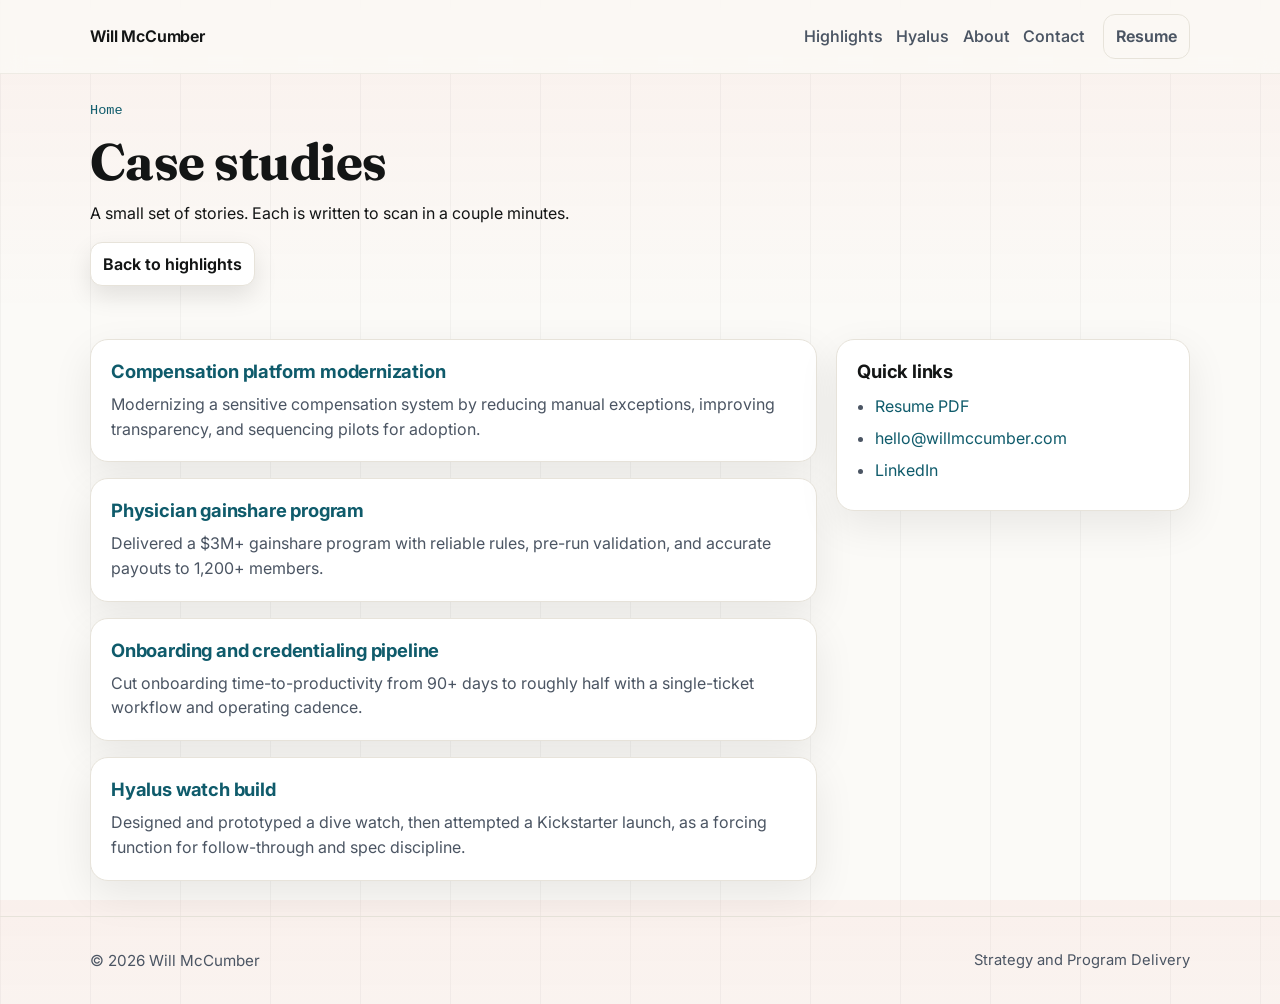
==== commit 063d7c87: "Add files via upload" ====
--- a/case-studies/index.html
+++ b/case-studies/index.html
@@ -47,7 +47,7 @@
 
     <div class="nav-links" id="navLinks">
       <nav class="nav" aria-label="Primary">
-        <a href="../index.html#work">Work</a>
+        <a href="../index.html#work">Highlights</a>
         <a href="../index.html#hyalus">Hyalus</a>
         <a href="../index.html#about">About</a>
         <a href="../index.html#contact">Contact</a>
@@ -65,7 +65,7 @@
       <h1>Case studies</h1>
       <p class="lead">A small set of stories. Each is written to scan in a couple minutes.</p>
       <div class="btn-row">
-        <a class="btn small" href="../index.html#work">Back to work</a>
+        <a class="btn small" href="../index.html#work">Back to highlights</a>
       </div>
     </div>
   </section>
@@ -76,7 +76,7 @@
         <div class="col-8">
           <div class="card pad cs-item">
             <h3><a href="envision-compensation-modernization.html">Compensation platform modernization</a></h3>
-            <p class="desc">Modernizing a high-trust compensation system by reducing manual exceptions, improving transparency, and sequencing pilots for adoption.</p>
+            <p class="desc">Modernizing a sensitive compensation system by reducing manual exceptions, improving transparency, and sequencing pilots for adoption.</p>
           </div>
 
           <div class="card pad cs-item" style="margin-top:1rem;">
--- a/assets/site.css
+++ b/assets/site.css
@@ -169,6 +169,7 @@
   color:var(--muted);
   max-width:56ch;
 }
+.hero .note{ margin-top:1.35rem; }
 .hero .cta{display:flex; gap:.7rem; flex-wrap:wrap; margin-top:1.1rem}
 
 .hero-figure{
@@ -464,3 +465,20 @@
   margin-top:1rem;
 }
 
+@media (max-width: 480px){
+  /* Keep primary CTA buttons on one line on mobile */
+  .hero .btn-row{
+    flex-wrap:nowrap;
+    gap:.5rem;
+  }
+  .hero .btn-row .btn{
+    flex:1 1 0;
+    min-width:0;
+    padding:.65rem .55rem;
+    font-size:.95rem;
+    border-radius:12px;
+    white-space:nowrap;
+  }
+}
+
+
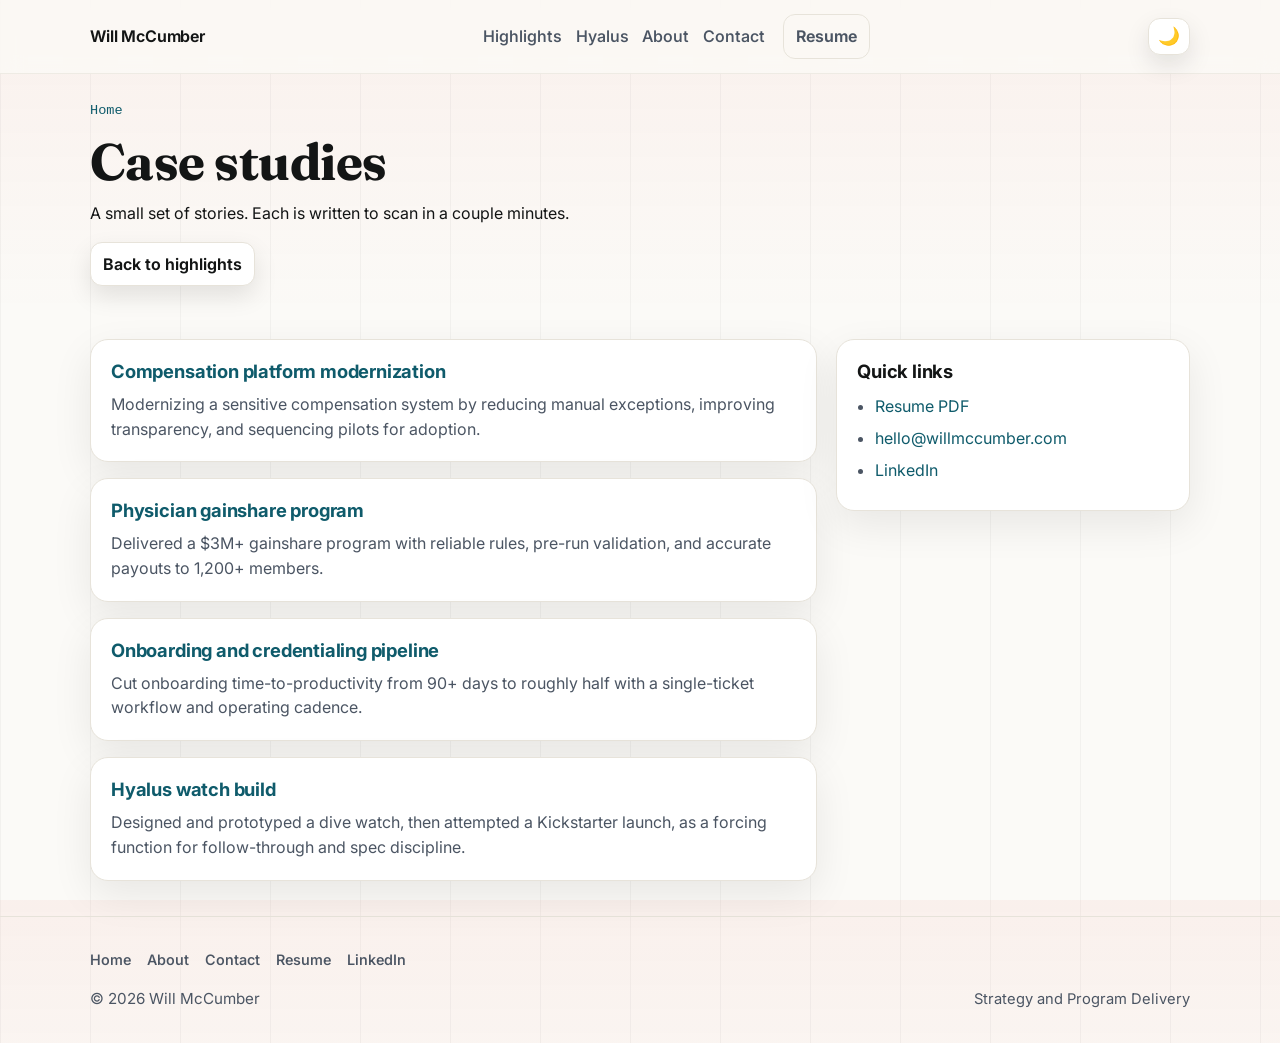
==== commit e67f1078: "Improve portfolio site: SEO, accessibility, dark mode, and code quality - Add robots.txt and sitemap" ====
--- a/case-studies/index.html
+++ b/case-studies/index.html
@@ -14,6 +14,7 @@
   <link rel="icon" href="../assets/favicon.ico" sizes="any">
   <link rel="icon" href="../assets/icon.svg" type="image/svg+xml">
   <link rel="apple-touch-icon" href="../assets/apple-touch-icon.png">
+  <link rel="manifest" href="../manifest.json">
 
   <!-- Open Graph -->
   <meta property="og:title" content="Case studies | Will McCumber" />
@@ -32,6 +33,7 @@
   <script src="https://cdn.counter.dev/script.js" data-id="87e6ac7b-272c-470d-b0e3-2a1204f4a0e0" data-utcoffset="-7" defer></script>
 
   <!-- Fonts -->
+  <link rel="preconnect" href="https://fonts.googleapis.com">
   <link rel="preconnect" href="https://fonts.gstatic.com" crossorigin>
   <link href="https://fonts.googleapis.com/css2?family=Inter:wght@350;400;500;600;700;800&family=Fraunces:opsz,wght@9..144,500;9..144,650;9..144,750&display=swap" rel="stylesheet">
 
@@ -55,13 +57,14 @@
       </nav>
     </div>
 
+    <button class="btn small icon theme-toggle" id="themeToggle" type="button" aria-label="Switch to dark mode">🌙</button>
     <button class="btn small icon nav-toggle" id="navToggle" type="button" aria-label="Toggle menu" aria-expanded="false">☰</button>
   </div>
 </header>
 <main id="main">
   <section class="page-hero">
     <div class="container">
-      <div class="breadcrumbs"><a href="../index.html#work">Home</a></div>
+      <div class="breadcrumbs"><a href="../index.html">Home</a></div>
       <h1>Case studies</h1>
       <p class="lead">A small set of stories. Each is written to scan in a couple minutes.</p>
       <div class="btn-row">
@@ -79,17 +82,17 @@
             <p class="desc">Modernizing a sensitive compensation system by reducing manual exceptions, improving transparency, and sequencing pilots for adoption.</p>
           </div>
 
-          <div class="card pad cs-item" style="margin-top:1rem;">
+          <div class="card pad cs-item mt-md">
             <h3><a href="physician-gainshare-program.html">Physician gainshare program</a></h3>
             <p class="desc">Delivered a $3M+ gainshare program with reliable rules, pre-run validation, and accurate payouts to 1,200+ members.</p>
           </div>
 
-          <div class="card pad cs-item" style="margin-top:1rem;">
+          <div class="card pad cs-item mt-md">
             <h3><a href="onboarding-credentialing-pipeline.html">Onboarding and credentialing pipeline</a></h3>
             <p class="desc">Cut onboarding time-to-productivity from 90+ days to roughly half with a single-ticket workflow and operating cadence.</p>
           </div>
 
-          <div class="card pad cs-item" style="margin-top:1rem;">
+          <div class="card pad cs-item mt-md">
             <h3><a href="hyalus-watch-build.html">Hyalus watch build</a></h3>
             <p class="desc">Designed and prototyped a dive watch, then attempted a Kickstarter launch, as a forcing function for follow-through and spec discipline.</p>
           </div>
@@ -97,7 +100,7 @@
 
         <aside class="col-4">
           <div class="card pad">
-            <h3 style="margin-top:0;">Quick links</h3>
+            <h3 class="mt-0">Quick links</h3>
             <ul class="list">
               <li><a href="../assets/Will_McCumber_Resume.pdf" target="_blank" rel="noopener">Resume PDF</a></li>
               <li><a href="mailto:hello@willmccumber.com">hello@willmccumber.com</a></li>
@@ -110,12 +113,22 @@
   </section>
 </main>
 <footer class="footer">
-  <div class="container row">
-    <div>© <span id="y"></span> Will McCumber</div>
-    <div class="note">Strategy and Program Delivery</div>
+  <div class="container">
+    <div class="footer-nav">
+      <a href="../index.html">Home</a>
+      <a href="../index.html#about">About</a>
+      <a href="../index.html#contact">Contact</a>
+      <a href="../assets/Will_McCumber_Resume.pdf" target="_blank" rel="noopener">Resume</a>
+      <a href="https://www.linkedin.com/in/will-mccumber/" target="_blank" rel="noopener">LinkedIn</a>
+    </div>
+    <div class="row">
+      <div>&copy; <span id="y"></span> Will McCumber</div>
+      <div class="note">Strategy and Program Delivery</div>
+    </div>
   </div>
 </footer>
 
+<button class="btn small icon back-to-top" id="topBtn" aria-label="Back to top">&#8593;</button>
 <script src="../assets/site.js" defer></script>
 </body>
 </html>
--- a/assets/site.css
+++ b/assets/site.css
@@ -31,11 +31,40 @@
   line-height:1.55;
 }
 
+:root.dark{
+  --bg:#1a1a1a;
+  --panel:#242424;
+  --text:#e8e6e3;
+  --muted:#9ca3af;
+  --border:#3a3a3a;
+  --shadow:0 14px 40px rgba(0,0,0,.25);
+  --shadow-2:0 10px 24px rgba(0,0,0,.3);
+  --link:#5dc8d6;
+}
 :root.dark body{
   background:
     linear-gradient(180deg, rgba(14,165,164,.08) 0%, transparent 40%),
     repeating-linear-gradient(90deg, rgba(255,255,255,.045) 0, rgba(255,255,255,.045) 1px, transparent 1px, transparent 92px),
     var(--bg);
+}
+
+@media (prefers-color-scheme: dark){
+  :root:not(.light){
+    --bg:#1a1a1a;
+    --panel:#242424;
+    --text:#e8e6e3;
+    --muted:#9ca3af;
+    --border:#3a3a3a;
+    --shadow:0 14px 40px rgba(0,0,0,.25);
+    --shadow-2:0 10px 24px rgba(0,0,0,.3);
+    --link:#5dc8d6;
+  }
+  :root:not(.light) body{
+    background:
+      linear-gradient(180deg, rgba(14,165,164,.08) 0%, transparent 40%),
+      repeating-linear-gradient(90deg, rgba(255,255,255,.045) 0, rgba(255,255,255,.045) 1px, transparent 1px, transparent 92px),
+      var(--bg);
+  }
 }
 
 img{max-width:100%; height:auto; display:block}
@@ -310,6 +339,8 @@
   font-size:.95rem;
 }
 .footer a{color:inherit}
+.footer-nav{display:flex; gap:1rem; flex-wrap:wrap; margin-bottom:1rem; font-size:.9rem}
+.footer-nav a{font-weight:550}
 .footer .row{display:flex; align-items:center; justify-content:space-between; gap:1rem; flex-wrap:wrap}
 .note{
   color:var(--muted);
@@ -481,4 +512,66 @@
   }
 }
 
-
+/* Dark mode toggle */
+.theme-toggle{
+  font-size:1.1rem;
+  line-height:1;
+  cursor:pointer;
+}
+
+/* Focus-visible for keyboard navigation */
+:focus-visible{
+  outline:2px solid var(--accent-2);
+  outline-offset:2px;
+}
+.btn:focus-visible{
+  outline-offset:3px;
+}
+
+/* Reduced motion */
+@media (prefers-reduced-motion: reduce){
+  *,*::before,*::after{
+    animation-duration:.01ms !important;
+    animation-iteration-count:1 !important;
+    transition-duration:.01ms !important;
+    scroll-behavior:auto !important;
+  }
+}
+
+/* Smooth scroll */
+html{scroll-behavior:smooth}
+
+/* Utility classes */
+.mt-0{margin-top:0}
+.mt-sm{margin-top:.85rem}
+.mt-md{margin-top:1rem}
+.mt-lg{margin-top:1.2rem}
+.aspect-4-5{aspect-ratio:4/5}
+.caption-text{margin:.15rem 0 0}
+
+/* Back to top button */
+.back-to-top{
+  position:fixed;
+  bottom:1.5rem;
+  right:1.5rem;
+  z-index:40;
+  opacity:0;
+  pointer-events:none;
+  transition:opacity .2s;
+}
+.back-to-top.visible{
+  opacity:1;
+  pointer-events:auto;
+}
+
+/* Print styles */
+@media print{
+  .header,.footer,.nav-toggle,.skip-link,.btn-row,.back-to-top,.theme-toggle{display:none}
+  body{background:#fff}
+  .card{box-shadow:none; border:1px solid #ccc}
+  .section{padding:1rem 0}
+  a{color:inherit; text-decoration:underline}
+  a[href^="http"]::after{content:" (" attr(href) ")"; font-size:.8em}
+}
+
+
